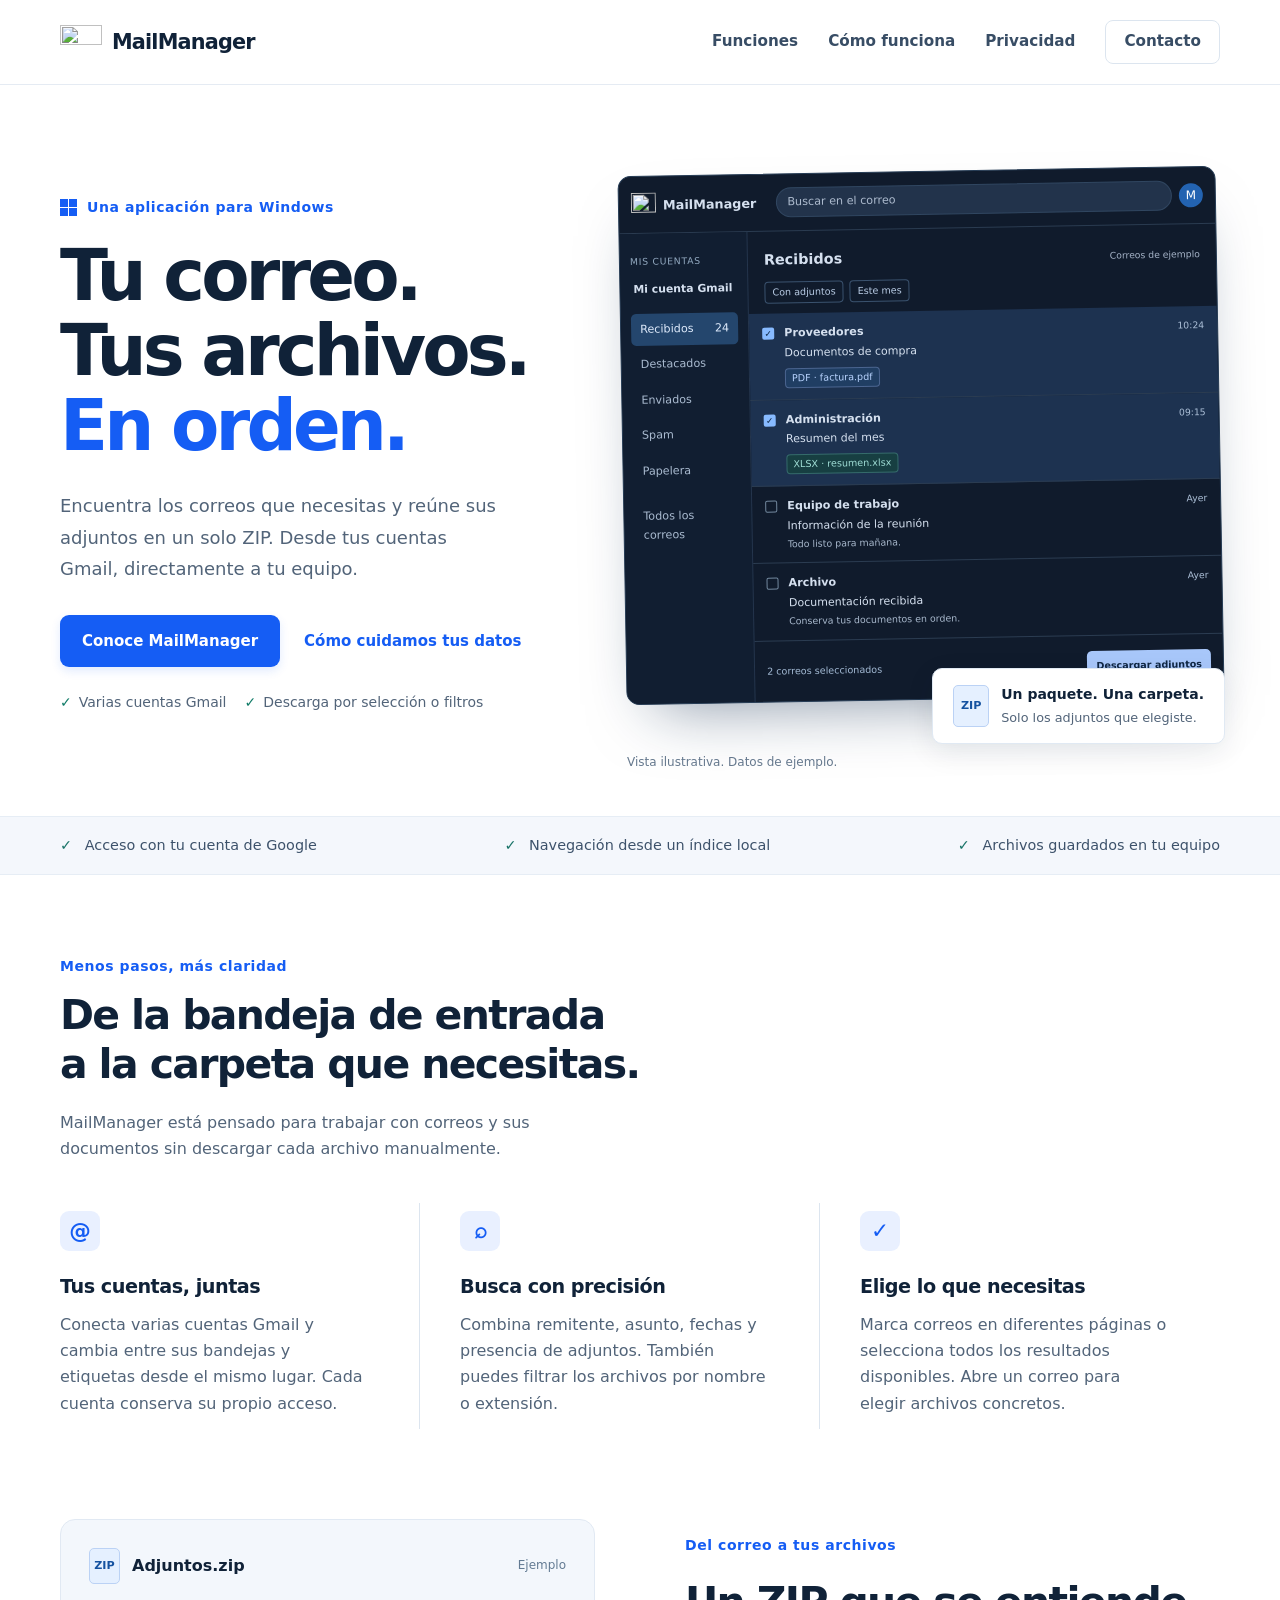
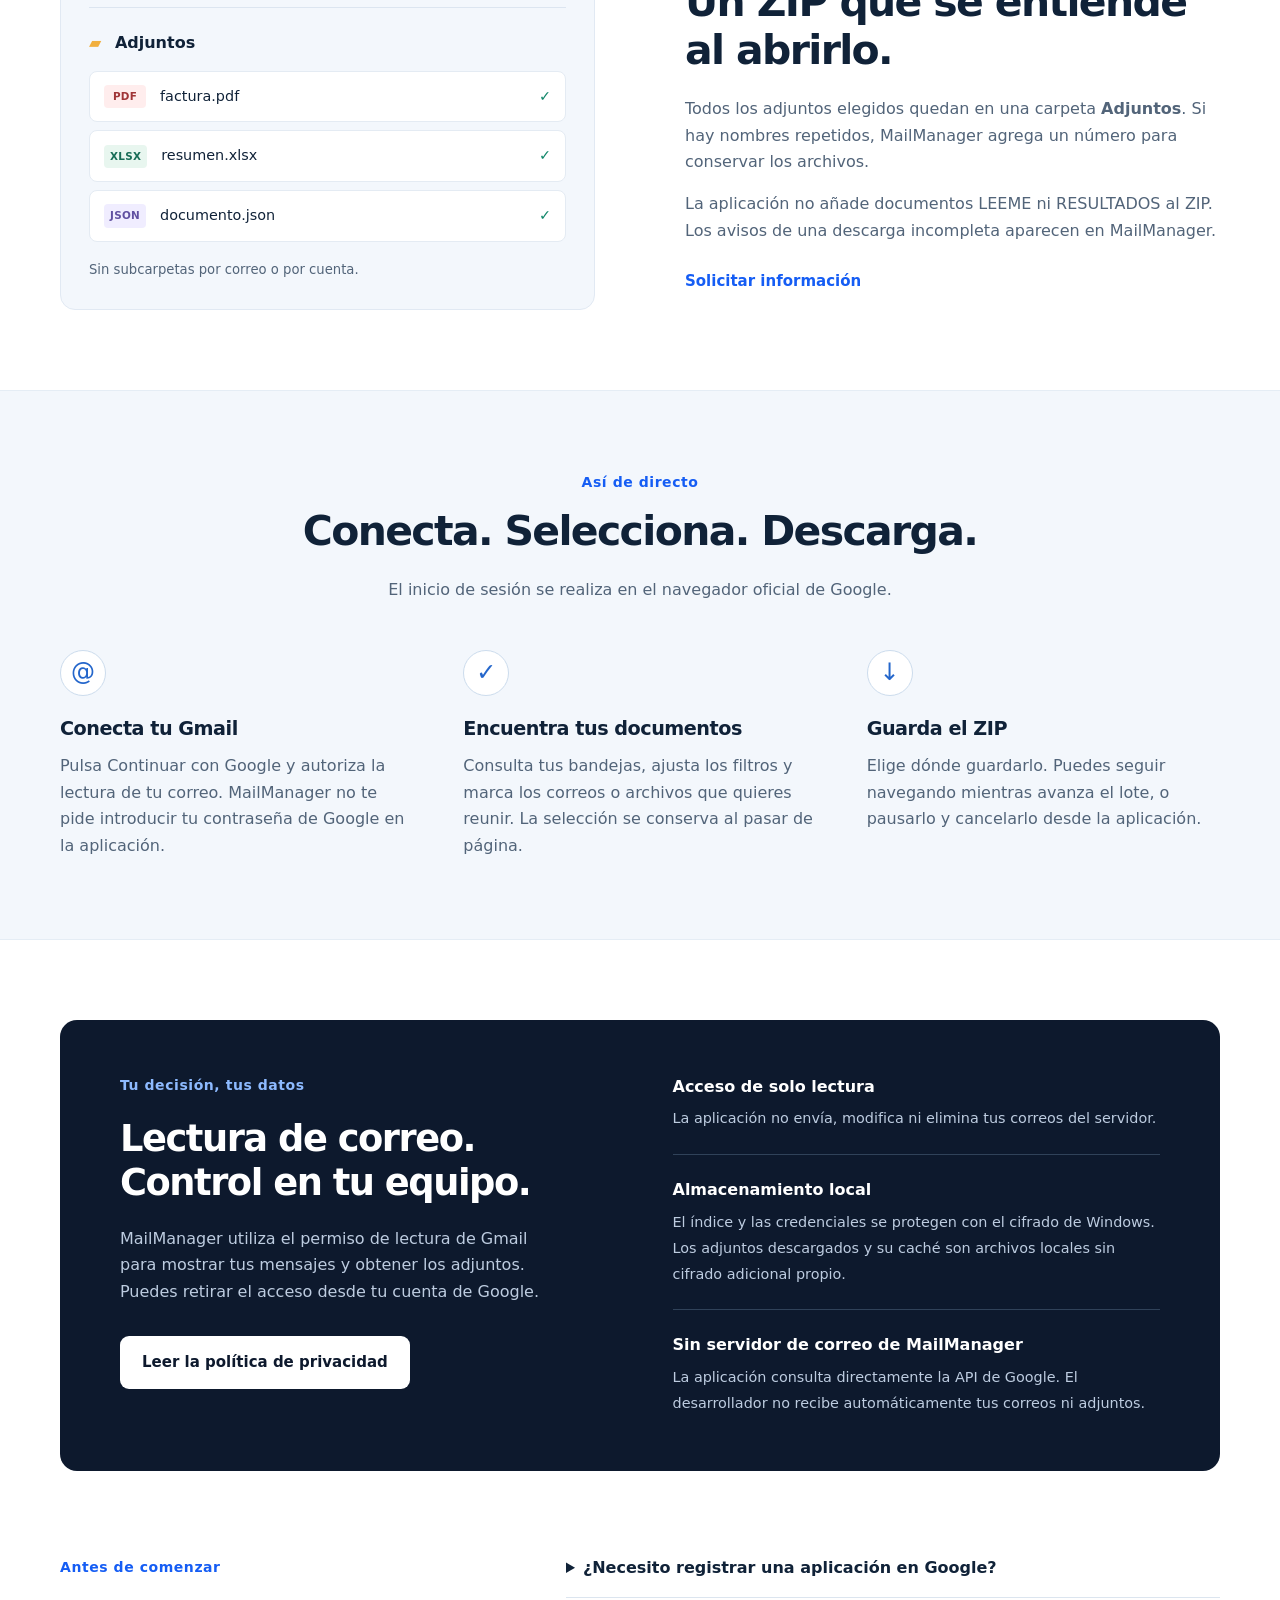
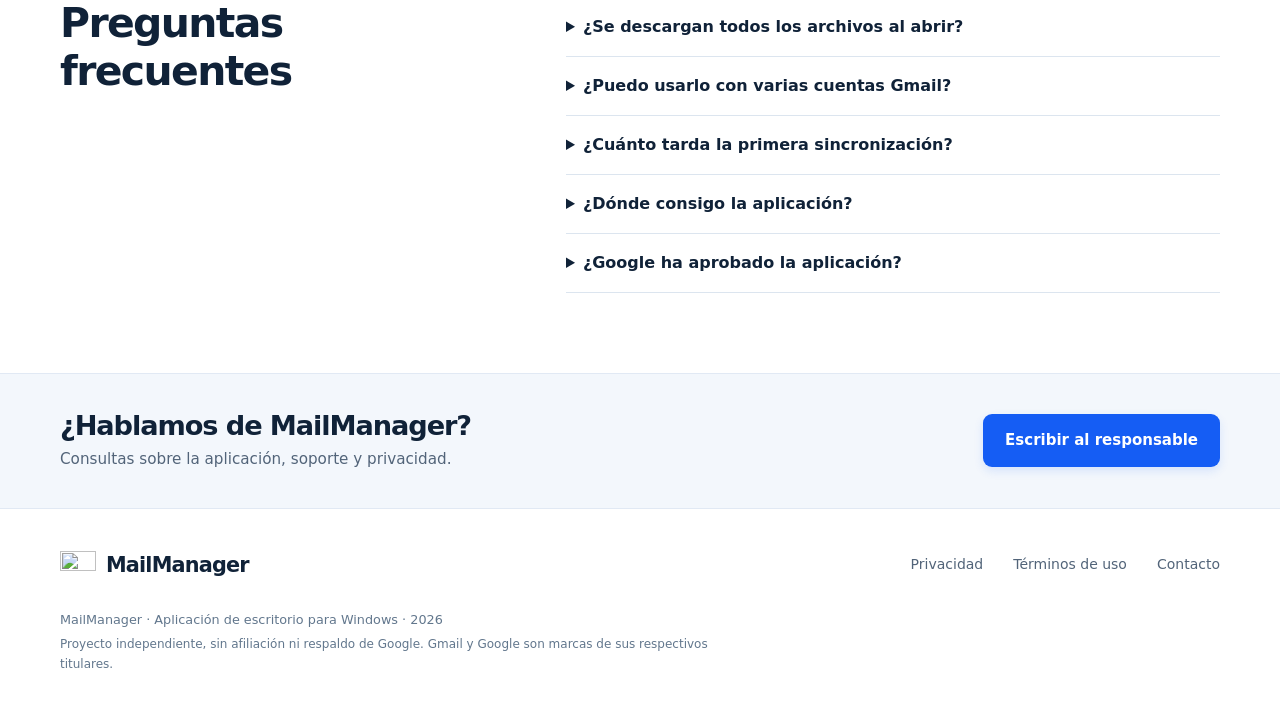
==== index.html @ 7a33291c "Add files via upload" ====
<!doctype html>
<html lang="es">
<head>
  <meta charset="utf-8"><meta name="viewport" content="width=device-width,initial-scale=1">
  <title>MailManager | Tu correo. Tus archivos. En orden.</title>
  <meta name="description" content="MailManager para Windows reúne tus cuentas Gmail y te ayuda a buscar correos, seleccionar adjuntos y descargarlos en un único ZIP local.">
  <meta name="theme-color" content="#0d192d">
  <link rel="icon" type="image/png" href="assets/MailManager-logo-Google-120.png">
  <link rel="stylesheet" href="styles.css"><script src="script.js" defer></script>
<link rel="canonical" href="https://carloslemus28.github.io/"></head>
<body>
  <a class="skip" href="#contenido">Ir al contenido</a>
  <header class="header"><div class="container nav">
    <a class="brand" href="index.html" aria-label="MailManager, inicio"><img src="assets/MailManager-logo-Google-120.png" width="42" height="42" alt=""><span>MailManager</span></a>
    <button class="menu-button" aria-controls="navigation" aria-expanded="false">Menú</button>
    <nav id="navigation" aria-label="Navegación principal"><a href="#funciones">Funciones</a><a href="#como-funciona">Cómo funciona</a><a href="privacidad.html">Privacidad</a><a class="nav-contact" href="mailto:celemuszelidon@gmail.com?subject=Consulta%20sobre%20MailManager">Contacto</a></nav>
  </div></header>
  <main id="contenido">
    <section class="hero container">
      <div class="hero-copy"><p class="eyebrow"><span class="mini-window" aria-hidden="true"></span> Una aplicación para Windows</p>
        <h1>Tu correo.<br>Tus archivos.<br><span>En orden.</span></h1>
        <p class="hero-lead">Encuentra los correos que necesitas y reúne sus adjuntos en un solo ZIP. Desde tus cuentas Gmail, directamente a tu equipo.</p>
        <div class="actions"><a class="button primary" href="#como-funciona">Conoce MailManager</a><a class="text-link" href="privacidad.html">Cómo cuidamos tus datos</a></div>
        <div class="hero-notes"><span>Varias cuentas Gmail</span><span>Descarga por selección o filtros</span></div>
      </div>
      <div class="hero-visual"><div class="app-preview" role="img" aria-label="Vista ilustrativa de una bandeja de correo con dos mensajes y sus adjuntos seleccionados. Los datos son de ejemplo.">
        <div class="app-top"><img src="assets/MailManager-logo-Google-120.png" alt="" width="25" height="25"><strong>MailManager</strong><span class="app-search">Buscar en el correo</span><span class="app-avatar">M</span></div>
        <div class="app-body"><aside class="app-sidebar"><span class="sidebar-label">MIS CUENTAS</span><b>Mi cuenta Gmail</b><span class="folder selected">Recibidos <i>24</i></span><span class="folder">Destacados</span><span class="folder">Enviados</span><span class="folder">Spam</span><span class="folder">Papelera</span><span class="folder all">Todos los correos</span></aside>
          <div class="app-inbox"><div class="inbox-title"><strong>Recibidos</strong><span>Correos de ejemplo</span></div><div class="app-filters"><span>Con adjuntos</span><span>Este mes</span></div>
            <div class="mail-row checked"><span class="checkmark">✓</span><div><b>Proveedores</b><strong>Documentos de compra</strong><span class="file-chip">PDF · factura.pdf</span></div><time>10:24</time></div>
            <div class="mail-row checked"><span class="checkmark">✓</span><div><b>Administración</b><strong>Resumen del mes</strong><span class="file-chip teal">XLSX · resumen.xlsx</span></div><time>09:15</time></div>
            <div class="mail-row"><span class="empty-check"></span><div><b>Equipo de trabajo</b><strong>Información de la reunión</strong><small>Todo listo para mañana.</small></div><time>Ayer</time></div>
            <div class="mail-row"><span class="empty-check"></span><div><b>Archivo</b><strong>Documentación recibida</strong><small>Conserva tus documentos en orden.</small></div><time>Ayer</time></div>
            <div class="app-download"><span>2 correos seleccionados</span><b>Descargar adjuntos</b></div>
          </div></div>
      </div><div class="zip-badge"><span class="zip-symbol" aria-hidden="true">ZIP</span><div><b>Un paquete. Una carpeta.</b><span>Solo los adjuntos que elegiste.</span></div></div><p class="preview-caption">Vista ilustrativa. Datos de ejemplo.</p></div>
    </section>
    <div class="principles"><div class="container"><p><span aria-hidden="true">✓</span> Acceso con tu cuenta de Google</p><p><span aria-hidden="true">✓</span> Navegación desde un índice local</p><p><span aria-hidden="true">✓</span> Archivos guardados en tu equipo</p></div></div>
    <section class="section container" id="funciones">
      <div class="section-intro"><p class="eyebrow">Menos pasos, más claridad</p><h2>De la bandeja de entrada<br>a la carpeta que necesitas.</h2><p>MailManager está pensado para trabajar con correos y sus documentos sin descargar cada archivo manualmente.</p></div>
      <div class="feature-grid"><article class="feature"><span class="feature-icon" aria-hidden="true">@</span><h3>Tus cuentas, juntas</h3><p>Conecta varias cuentas Gmail y cambia entre sus bandejas y etiquetas desde el mismo lugar. Cada cuenta conserva su propio acceso.</p></article><article class="feature"><span class="feature-icon" aria-hidden="true">⌕</span><h3>Busca con precisión</h3><p>Combina remitente, asunto, fechas y presencia de adjuntos. También puedes filtrar los archivos por nombre o extensión.</p></article><article class="feature"><span class="feature-icon" aria-hidden="true">✓</span><h3>Elige lo que necesitas</h3><p>Marca correos en diferentes páginas o selecciona todos los resultados disponibles. Abre un correo para elegir archivos concretos.</p></article></div>
    </section>
    <section class="section split-section container"><div class="zip-demo" aria-label="Ejemplo de estructura del ZIP"><div class="file-window-title"><span class="zip-symbol">ZIP</span><b>Adjuntos.zip</b><span class="example-label">Ejemplo</span></div><div class="folder-title"><span aria-hidden="true">▰</span> Adjuntos</div><ul class="file-list"><li><span class="type pdf">PDF</span><span>factura.pdf</span><span class="file-check">✓</span></li><li><span class="type xlsx">XLSX</span><span>resumen.xlsx</span><span class="file-check">✓</span></li><li><span class="type json">JSON</span><span>documento.json</span><span class="file-check">✓</span></li></ul><p>Sin subcarpetas por correo o por cuenta.</p></div>
      <div class="story-copy"><p class="eyebrow">Del correo a tus archivos</p><h2>Un ZIP que se entiende<br>al abrirlo.</h2><p>Todos los adjuntos elegidos quedan en una carpeta <strong>Adjuntos</strong>. Si hay nombres repetidos, MailManager agrega un número para conservar los archivos.</p><p>La aplicación no añade documentos LEEME ni RESULTADOS al ZIP. Los avisos de una descarga incompleta aparecen en MailManager.</p><a class="text-link" href="mailto:celemuszelidon@gmail.com?subject=Informaci%C3%B3n%20de%20MailManager">Solicitar información</a></div>
    </section>
    <section class="workflow" id="como-funciona"><div class="container section"><div class="section-intro centered"><p class="eyebrow">Así de directo</p><h2>Conecta. Selecciona. Descarga.</h2><p>El inicio de sesión se realiza en el navegador oficial de Google.</p></div><div class="steps"><article><div class="step-symbol" aria-hidden="true">@</div><h3>Conecta tu Gmail</h3><p>Pulsa Continuar con Google y autoriza la lectura de tu correo. MailManager no te pide introducir tu contraseña de Google en la aplicación.</p></article><article><div class="step-symbol" aria-hidden="true">✓</div><h3>Encuentra tus documentos</h3><p>Consulta tus bandejas, ajusta los filtros y marca los correos o archivos que quieres reunir. La selección se conserva al pasar de página.</p></article><article><div class="step-symbol" aria-hidden="true">↓</div><h3>Guarda el ZIP</h3><p>Elige dónde guardarlo. Puedes seguir navegando mientras avanza el lote, o pausarlo y cancelarlo desde la aplicación.</p></article></div></div></section>
    <section class="section container"><div class="privacy-block"><div><p class="eyebrow">Tu decisión, tus datos</p><h2>Lectura de correo.<br>Control en tu equipo.</h2><p>MailManager utiliza el permiso de lectura de Gmail para mostrar tus mensajes y obtener los adjuntos. Puedes retirar el acceso desde tu cuenta de Google.</p><a class="button light" href="privacidad.html">Leer la política de privacidad</a></div><ul><li><b>Acceso de solo lectura</b><span>La aplicación no envía, modifica ni elimina tus correos del servidor.</span></li><li><b>Almacenamiento local</b><span>El índice y las credenciales se protegen con el cifrado de Windows. Los adjuntos descargados y su caché son archivos locales sin cifrado adicional propio.</span></li><li><b>Sin servidor de correo de MailManager</b><span>La aplicación consulta directamente la API de Google. El desarrollador no recibe automáticamente tus correos ni adjuntos.</span></li></ul></div></section>
    <section class="section container faq-section"><div><p class="eyebrow">Antes de comenzar</p><h2>Preguntas frecuentes</h2></div><div class="faq"><details><summary>¿Necesito registrar una aplicación en Google?</summary><p>El responsable de MailManager configura el registro de la distribución. El usuario final inicia sesión con Google y autoriza su propia cuenta.</p></details><details><summary>¿Se descargan todos los archivos al abrir?</summary><p>Se sincroniza un índice de los mensajes en segundo plano. El contenido de los adjuntos se descarga al exportar; algunos filtros requieren consultar sus metadatos antes.</p></details><details><summary>¿Puedo usarlo con varias cuentas Gmail?</summary><p>Sí. Puedes conectar más de una cuenta y desplegar o contraer las bandejas de cada una. Google Workspace puede aplicar restricciones de acceso según su organización.</p></details><details><summary>¿Cuánto tarda la primera sincronización?</summary><p>Depende del tamaño del buzón, de tu conexión y de las cuotas de Google. Los mensajes disponibles aparecen progresivamente; las visitas posteriores aprovechan el índice local.</p></details><details><summary>¿Dónde consigo la aplicación?</summary><p>Para solicitar la distribución o consultar su disponibilidad, escribe a <a href="mailto:celemuszelidon@gmail.com">celemuszelidon@gmail.com</a>. Esta página no inicia sesión en Gmail ni descarga software automáticamente.</p></details><details><summary>¿Google ha aprobado la aplicación?</summary><p>Esta página presenta MailManager y su tratamiento de datos. La publicación de la web no constituye una aprobación de Google. El acceso puede depender de la configuración y del estado de revisión del cliente OAuth utilizado.</p></details></div></section>
    <section class="contact-strip"><div class="container"><div><h2>¿Hablamos de MailManager?</h2><p>Consultas sobre la aplicación, soporte y privacidad.</p></div><a class="button primary" href="mailto:celemuszelidon@gmail.com?subject=Consulta%20sobre%20MailManager">Escribir al responsable</a></div></section>
  </main>
  <footer class="footer container"><div class="footer-top"><a class="brand" href="index.html"><img src="assets/MailManager-logo-Google-120.png" width="36" height="36" alt=""><span>MailManager</span></a><nav aria-label="Información legal"><a href="privacidad.html">Privacidad</a><a href="terminos.html">Términos de uso</a><a href="mailto:celemuszelidon@gmail.com">Contacto</a></nav></div><p>MailManager · Aplicación de escritorio para Windows · 2026</p><p class="disclaimer">Proyecto independiente, sin afiliación ni respaldo de Google. Gmail y Google son marcas de sus respectivos titulares.</p></footer>
</body></html>
---- styles.css ----
:root{--ink:#102238;--muted:#526479;--blue:#155df4;--navy:#0d192d;--line:#dce5ef;--pale:#f3f7fc;--teal:#08a9a5;font-size:16px;color-scheme:light}*{box-sizing:border-box}html{scroll-behavior:smooth;scroll-padding-top:100px}body{margin:0;font-family:Inter,"Segoe UI",system-ui,-apple-system,sans-serif;color:var(--ink);background:white;line-height:1.65}a{color:var(--blue);text-decoration:none}a:hover{text-decoration:underline}button,a,summary{-webkit-tap-highlight-color:transparent}a:focus-visible,button:focus-visible,summary:focus-visible{outline:3px solid #168bff;outline-offset:5px;border-radius:4px}img{max-width:100%;height:auto}.container{width:min(1160px,calc(100% - 64px));margin-inline:auto}.skip{position:absolute;left:20px;top:-100px;padding:12px;background:white;z-index:20}.skip:focus{top:12px}.header{position:sticky;top:0;z-index:10;background:rgba(255,255,255,.96);border-bottom:1px solid #e5ebf3}.nav{display:flex;align-items:center;justify-content:space-between;min-height:84px;gap:24px}.brand{display:inline-flex;align-items:center;gap:10px;font-weight:750;font-size:1.3rem;letter-spacing:-.04em;color:var(--ink);white-space:nowrap}.brand:hover{text-decoration:none}.brand img{object-fit:contain;flex-shrink:0}.nav nav,.footer nav{display:flex;align-items:center;gap:30px}.nav nav a{font-size:.95rem;color:#384d65;font-weight:550}.nav-contact{padding:8px 18px;border:1px solid var(--line);border-radius:8px}.menu-button{display:none;border:1px solid var(--line);background:white;padding:9px 13px;font:inherit;border-radius:8px}.hero{display:grid;grid-template-columns:1fr 1.15fr;gap:42px;padding-block:74px 64px;align-items:center}.eyebrow{font-size:.875rem;font-weight:650;letter-spacing:.04em;color:var(--blue);margin:0 0 20px;display:flex;align-items:center;gap:10px}.mini-window{width:17px;height:17px;background:linear-gradient(90deg,transparent 46%,white 46% 54%,transparent 54%),linear-gradient(0deg,transparent 46%,white 46% 54%,transparent 54%),#155df4;display:inline-block}h1{font-size:clamp(3.1rem,5.5vw,4.6rem);line-height:1.065;letter-spacing:-.055em;font-weight:740;margin:0 0 26px}h1 span{color:var(--blue)}.hero-lead{font-size:1.125rem;line-height:1.75;max-width:450px;color:var(--muted);margin:0 0 30px}.actions{display:flex;flex-wrap:wrap;align-items:center;gap:16px 24px}.button{display:inline-flex;align-items:center;justify-content:center;padding:13px 21px;min-height:50px;border-radius:9px;font-weight:650;font-size:.9375rem;border:1px solid transparent}.button:hover{text-decoration:none;filter:brightness(.95)}.primary{color:white;background:var(--blue);box-shadow:0 4px 10px #155df420}.light{color:var(--navy);background:white}.text-link{font-size:.9375rem;font-weight:650}.hero-notes{display:flex;flex-wrap:wrap;gap:8px 18px;font-size:.875rem;color:var(--muted);margin-top:24px}.hero-notes span{display:flex;align-items:center;gap:7px}.hero-notes span:before{content:'✓';color:#107b67;font-weight:750}.hero-visual{position:relative;padding:12px 0 52px}.app-preview{background:#101b2c;color:#d5e0ef;border:1px solid #263c55;border-radius:13px;box-shadow:0 30px 64px -30px #0e294a85;transform:rotate(-1deg);overflow:hidden}.app-top{display:flex;align-items:center;gap:7px;padding:13px 12px;border-bottom:1px solid #2a3b50;font-size:.8rem}.app-top strong{font-size:.8rem;white-space:nowrap}.app-search{background:#22334b;border:1px solid #304660;padding:5px 10px;border-radius:20px;font-size:.7rem;color:#adbbce;flex:1;margin-left:13px;white-space:nowrap}.app-avatar{border-radius:50%;width:24px;height:24px;background:#2363b1;color:white;text-align:center;line-height:24px;font-size:.75rem}.app-body{display:grid;grid-template-columns:128px 1fr;min-height:350px}.app-sidebar{padding:20px 10px;background:#111e31;display:flex;flex-direction:column;align-items:stretch;font-size:.7rem;gap:3px;border-right:1px solid #24354c}.sidebar-label{font-size:.58rem;letter-spacing:.08em;color:#92a8bf;margin-bottom:8px}.app-sidebar b{font-size:.68rem;margin-bottom:12px;padding-left:3px}.folder{padding:7px 9px;border-radius:5px;color:#aabbd0;display:flex;justify-content:space-between}.folder i{font-style:normal}.folder.selected{background:#24466d;color:#dfebfc}.folder.all{margin-top:10px}.app-inbox{min-width:0}.inbox-title{padding:17px 16px 9px;display:flex;justify-content:space-between;align-items:center;gap:7px}.inbox-title strong{font-size:.9rem}.inbox-title>span{font-size:.58rem;color:#a5b3c7}.app-filters{display:flex;gap:6px;padding:0 16px 10px}.app-filters span{font-size:.6rem;color:#b9cce5;border:1px solid #3a526e;border-radius:4px;padding:2px 7px}.mail-row{display:flex;gap:10px;padding:11px 13px;border-bottom:1px solid #2b3c51;align-items:flex-start}.mail-row.checked{background:#1d3250}.mail-row>div{display:flex;flex:1;min-width:0;flex-direction:column;gap:1px}.mail-row b{font-size:.7rem;font-weight:600}.mail-row strong{font-size:.69rem;font-weight:450;white-space:nowrap;text-overflow:ellipsis;overflow:hidden}.mail-row small{font-size:.59rem;color:#a8b8cc}.mail-row time{font-size:.58rem;color:#adc0d8;white-space:nowrap}.checkmark,.empty-check{width:12px;height:12px;flex-shrink:0;border-radius:2px;margin-top:3px}.checkmark{background:#87baff;color:#0d2747;font-size:.55rem;text-align:center;line-height:12px;font-weight:800}.empty-check{border:1px solid #73899f}.file-chip{align-self:flex-start;border:1px solid #4b6590;border-radius:4px;padding:1px 6px;margin-top:5px;font-size:.6rem;color:#b9d4ff;background:#203e63}.file-chip.teal{color:#9fddd5;background:#173f42;border-color:#356b6b}.app-download{padding:15px 12px;display:flex;align-items:center;justify-content:space-between;gap:8px;font-size:.6rem;color:#a4bbd5}.app-download b{color:#102744;background:#a8c7fa;padding:7px 9px;border-radius:5px;font-size:.6rem}.zip-badge{position:absolute;bottom:8px;right:-5px;display:flex;align-items:center;gap:12px;padding:14px 20px;background:white;border:1px solid #e0e9f3;border-radius:10px;box-shadow:0 8px 28px #10223816}.zip-symbol{display:inline-flex;justify-content:center;align-items:center;background:#e5f0ff;border:1px solid #bbd2f5;color:#1552a0;font-size:.7rem;font-weight:800;border-radius:5px;width:36px;height:42px;flex-shrink:0}.zip-badge>div{display:flex;flex-direction:column;gap:1px}.zip-badge b{font-size:.875rem}.zip-badge>div>span{color:var(--muted);font-size:.8rem}.preview-caption{position:absolute;bottom:-21px;left:5px;font-size:.75rem;color:#65788d;margin:0}.principles{background:#f4f7fc;border-block:1px solid #e6edf5}.principles>.container{display:flex;flex-wrap:wrap;justify-content:space-between;gap:12px;padding-block:17px}.principles p{font-size:.9rem;color:#3d526b;margin:0}.principles p span{color:#187367;padding-right:8px;font-weight:750}.section{padding-block:80px}.section-intro{max-width:690px;margin-bottom:40px}.section-intro .eyebrow{margin-bottom:13px}h2{font-size:clamp(1.9rem,3.2vw,2.65rem);line-height:1.18;letter-spacing:-.04em;font-weight:720;margin:0 0 22px}.section-intro>p:last-child,.story-copy>p:not(.eyebrow){color:var(--muted);max-width:560px}.feature-grid{display:grid;grid-template-columns:repeat(3,1fr);gap:40px}.feature{padding:8px 22px 12px 0;border-right:1px solid var(--line)}.feature:last-child{border:none;padding-right:0}.feature-icon{height:40px;width:40px;display:flex;align-items:center;justify-content:center;border-radius:9px;color:var(--blue);font-size:1.35rem;font-weight:700;background:#e9f0ff;margin-bottom:23px}h3{font-size:1.2rem;letter-spacing:-.025em;line-height:1.35;margin:0 0 12px}.feature p{font-size:1rem;color:var(--muted);margin:0;max-width:310px}.split-section{display:grid;grid-template-columns:1fr 1fr;align-items:center;gap:90px;padding-top:10px}.zip-demo{background:var(--pale);border:1px solid #e1e9f3;border-radius:15px;padding:28px}.file-window-title{display:flex;align-items:center;gap:12px;padding-bottom:23px;border-bottom:1px solid #dce5f0}.file-window-title .zip-symbol{height:36px;width:31px}.example-label{margin-left:auto;font-size:.75rem;color:#637b93}.folder-title{padding:22px 0 14px;font-weight:650}.folder-title>span{color:#f1af3e;padding-right:8px}.file-list{list-style:none;margin:0;padding:0}.file-list li{padding:13px 14px;background:white;display:flex;align-items:center;gap:14px;border:1px solid #e4ebf3;border-radius:8px;margin-bottom:8px;font-size:.9rem}.type{padding:3px 6px;min-width:42px;text-align:center;font-size:.65rem;letter-spacing:.025em;font-weight:750;border-radius:4px}.pdf{color:#a03537;background:#ffeded}.xlsx{color:#176c56;background:#e8f6ef}.json{color:#6050a1;background:#f0edff}.file-check{color:#108669;margin-left:auto;font-weight:750}.zip-demo>p{font-size:.825rem;color:var(--muted);margin:17px 0 0}.story-copy .text-link{display:inline-block;margin-top:9px}.workflow{background:var(--pale);border-block:1px solid #e5edf5}.centered{text-align:center;margin-inline:auto}.centered .eyebrow{justify-content:center}.centered>p:last-child{margin-inline:auto}.steps{display:grid;grid-template-columns:repeat(3,1fr);gap:50px;margin-top:46px}.step-symbol{width:46px;height:46px;display:flex;align-items:center;justify-content:center;font-size:1.5rem;background:white;border:1px solid #ccdced;border-radius:50%;color:#2466cb;margin-bottom:20px}.steps p{color:var(--muted);margin:0}.privacy-block{background:var(--navy);color:white;border-radius:17px;padding:54px 60px;display:grid;grid-template-columns:1fr 1fr;gap:65px}.privacy-block .eyebrow{color:#8dbaff}.privacy-block h2{font-size:2.3rem}.privacy-block>div>p:not(.eyebrow){color:#bdcce0;max-width:420px}.privacy-block .button{margin-top:15px}.privacy-block ul{list-style:none;margin:0;padding:0}.privacy-block li{border-bottom:1px solid #304259;padding-bottom:22px;margin-bottom:22px;display:flex;flex-direction:column;gap:6px}.privacy-block li:last-child{border:none;padding:0;margin:0}.privacy-block li b{font-size:1rem}.privacy-block li span{color:#bdcce0;font-size:.9rem;line-height:1.8}.faq-section{padding-top:5px;display:grid;grid-template-columns:.8fr 1.2fr;gap:70px}.faq details{border-bottom:1px solid var(--line);padding:17px 0}.faq details:first-child{padding-top:0}.faq summary{font-weight:650;cursor:pointer;line-height:1.5;padding-right:18px}.faq details p{color:var(--muted);font-size:.95rem;padding-right:10px}.contact-strip{background:var(--pale);border-block:1px solid #e1e9f4}.contact-strip>.container{display:flex;align-items:center;justify-content:space-between;gap:30px;padding-block:36px}.contact-strip h2{font-size:1.7rem;margin-bottom:5px}.contact-strip p{margin:0;color:var(--muted);font-size:.95rem}.footer{padding-block:38px}.footer-top{display:flex;align-items:center;justify-content:space-between;gap:25px;margin-bottom:26px}.footer nav a{font-size:.875rem;color:#526479}.footer>p{font-size:.8rem;color:#62778d;margin:5px 0}.footer .disclaimer{font-size:.75rem;max-width:650px}.legal-hero{padding-block:60px 35px;background:var(--pale);border-bottom:1px solid var(--line)}.legal-hero h1{font-size:3.2rem;line-height:1.15;letter-spacing:-.04em;margin-bottom:18px}.legal-hero p{color:var(--muted);max-width:760px}.legal-date{font-size:.875rem}.legal-layout{display:grid;grid-template-columns:230px 1fr;gap:70px;padding-block:50px 80px}.legal-index{align-self:start;position:sticky;top:115px;border-left:2px solid var(--line);padding-left:18px;display:flex;flex-direction:column;gap:12px;font-size:.9rem}.legal-index a{color:#4b627c}.legal-copy{max-width:790px}.legal-copy h2{font-size:1.55rem;margin:36px 0 14px;scroll-margin-top:110px;letter-spacing:-.025em}.legal-copy h2:first-child{margin-top:0}.legal-copy p,.legal-copy li{color:#425a74;font-size:1rem}.legal-copy li{margin-bottom:8px}.legal-copy a{overflow-wrap:anywhere}.legal-note{padding:20px 24px;border:1px solid #c6daef;background:#f3f8ff;border-radius:10px;margin-bottom:30px}.legal-note p{margin:0}.legal-copy code{background:#edf2f7;border-radius:4px;padding:2px 6px;font-size:.9rem;overflow-wrap:anywhere}.legal-copy address{font-style:normal}.legal-copy ul{padding-left:22px}.assets-links{display:flex;flex-wrap:wrap;gap:12px;margin-top:16px}.assets-links a{border:1px solid var(--line);padding:10px 14px;border-radius:8px;font-size:.875rem}
@media(min-width:1400px){.hero{gap:70px}.app-body{min-height:367px}.mail-row{padding-block:13px}}
@media(max-width:1000px){.hero{grid-template-columns:.9fr 1.1fr;gap:24px}.hero h1{font-size:3.4rem}.app-body{grid-template-columns:100px 1fr}.app-top strong{display:none}.app-top{gap:5px}.app-search{margin-left:3px}.app-sidebar{padding-inline:6px}.folder{padding:7px 5px}.app-sidebar b{font-size:.62rem}.app-download{padding-inline:9px}.app-download b{font-size:.54rem}.app-download>span{font-size:.52rem}.zip-badge{right:-7px;padding:12px}.split-section{gap:45px}.privacy-block{padding:40px;gap:40px}.faq-section{gap:40px}.legal-layout{gap:40px;grid-template-columns:190px 1fr}}
@media(max-width:760px){.container{width:calc(100% - 40px)}.nav{min-height:72px}.brand{font-size:1.2rem}.nav .brand img{width:37px;height:37px}.menu-button{display:block}.nav nav{display:none;position:absolute;top:71px;left:0;right:0;background:white;box-shadow:0 12px 16px #10223815;padding:18px 22px;align-items:stretch;gap:0;flex-direction:column}.nav nav.open{display:flex}.nav nav a{padding:11px 4px}.nav-contact{border:0}.hero{grid-template-columns:1fr;gap:22px;padding-block:42px 40px}.hero h1{font-size:3.65rem}.hero-lead{font-size:1.05rem;max-width:540px}.hero-notes{font-size:.8rem}.hero-visual{max-width:580px;width:100%;margin:8px auto 0;padding:12px 8px 54px}.app-preview{transform:none}.app-body{grid-template-columns:128px 1fr}.app-top strong{display:inline}.app-sidebar{padding:20px 9px}.folder{padding:7px 9px}.app-download b{font-size:.65rem}.app-download>span{font-size:.65rem}.app-search{font-size:.7rem}.mail-row strong{font-size:.72rem}.mail-row b{font-size:.75rem}.mail-row small{font-size:.65rem}.file-chip{font-size:.65rem}.zip-badge{right:0;bottom:3px;padding:12px 16px}.preview-caption{bottom:-19px;font-size:.7rem;left:8px}.principles>.container{flex-direction:column;gap:10px;padding-block:20px}.section{padding-block:52px}.feature-grid{grid-template-columns:1fr;gap:25px}.feature{border:0;border-bottom:1px solid var(--line);padding-bottom:26px;display:grid;grid-template-columns:42px 1fr;column-gap:17px}.feature-icon{grid-row:1/3;margin:0}.feature p{max-width:none}.feature h3{margin-bottom:9px}.feature:last-child{padding-bottom:0}.split-section{grid-template-columns:1fr;gap:30px;padding-top:0}.story-copy{grid-row:1}.zip-demo{padding:24px}.steps{grid-template-columns:1fr;gap:30px;margin-top:30px}.steps article{display:grid;grid-template-columns:46px 1fr;column-gap:17px}.step-symbol{grid-row:1/3;margin:0}.privacy-block{grid-template-columns:1fr;padding:32px 25px;gap:35px}.privacy-block h2{font-size:2rem}.privacy-block .button{font-size:.85rem;padding-inline:15px}.faq-section{grid-template-columns:1fr;gap:10px;padding-top:0}.faq details:first-child{padding-top:17px}.contact-strip>.container{align-items:flex-start;flex-direction:column;gap:20px}.contact-strip h2{font-size:1.6rem}.footer-top{align-items:flex-start;flex-direction:column;gap:20px}.footer nav{gap:24px;flex-wrap:wrap}.footer .brand{font-size:1.15rem}.legal-hero{padding-block:40px 24px}.legal-hero h1{font-size:2.35rem}.legal-layout{grid-template-columns:1fr;gap:30px;padding-block:32px 52px}.legal-index{position:static;border-left:0;border-bottom:1px solid var(--line);padding:0 0 25px;display:flex;flex-direction:row;flex-wrap:wrap;gap:10px 20px}.legal-index a{font-size:.825rem}.legal-note{padding:18px}}
@media(max-width:380px){.container{width:calc(100% - 30px)}.hero h1{font-size:3.1rem}.app-body{grid-template-columns:85px 1fr}.app-sidebar{padding-inline:5px}.folder{padding-inline:4px}.app-sidebar b{font-size:.6rem}.app-download>span{font-size:.52rem}.app-download b{font-size:.55rem}.app-top strong{display:none}.mail-row{gap:7px;padding-inline:10px}.zip-badge b{font-size:.8rem}.zip-badge>div>span{font-size:.72rem}}
@media(prefers-reduced-motion:reduce){html{scroll-behavior:auto}.app-preview{transform:none}}
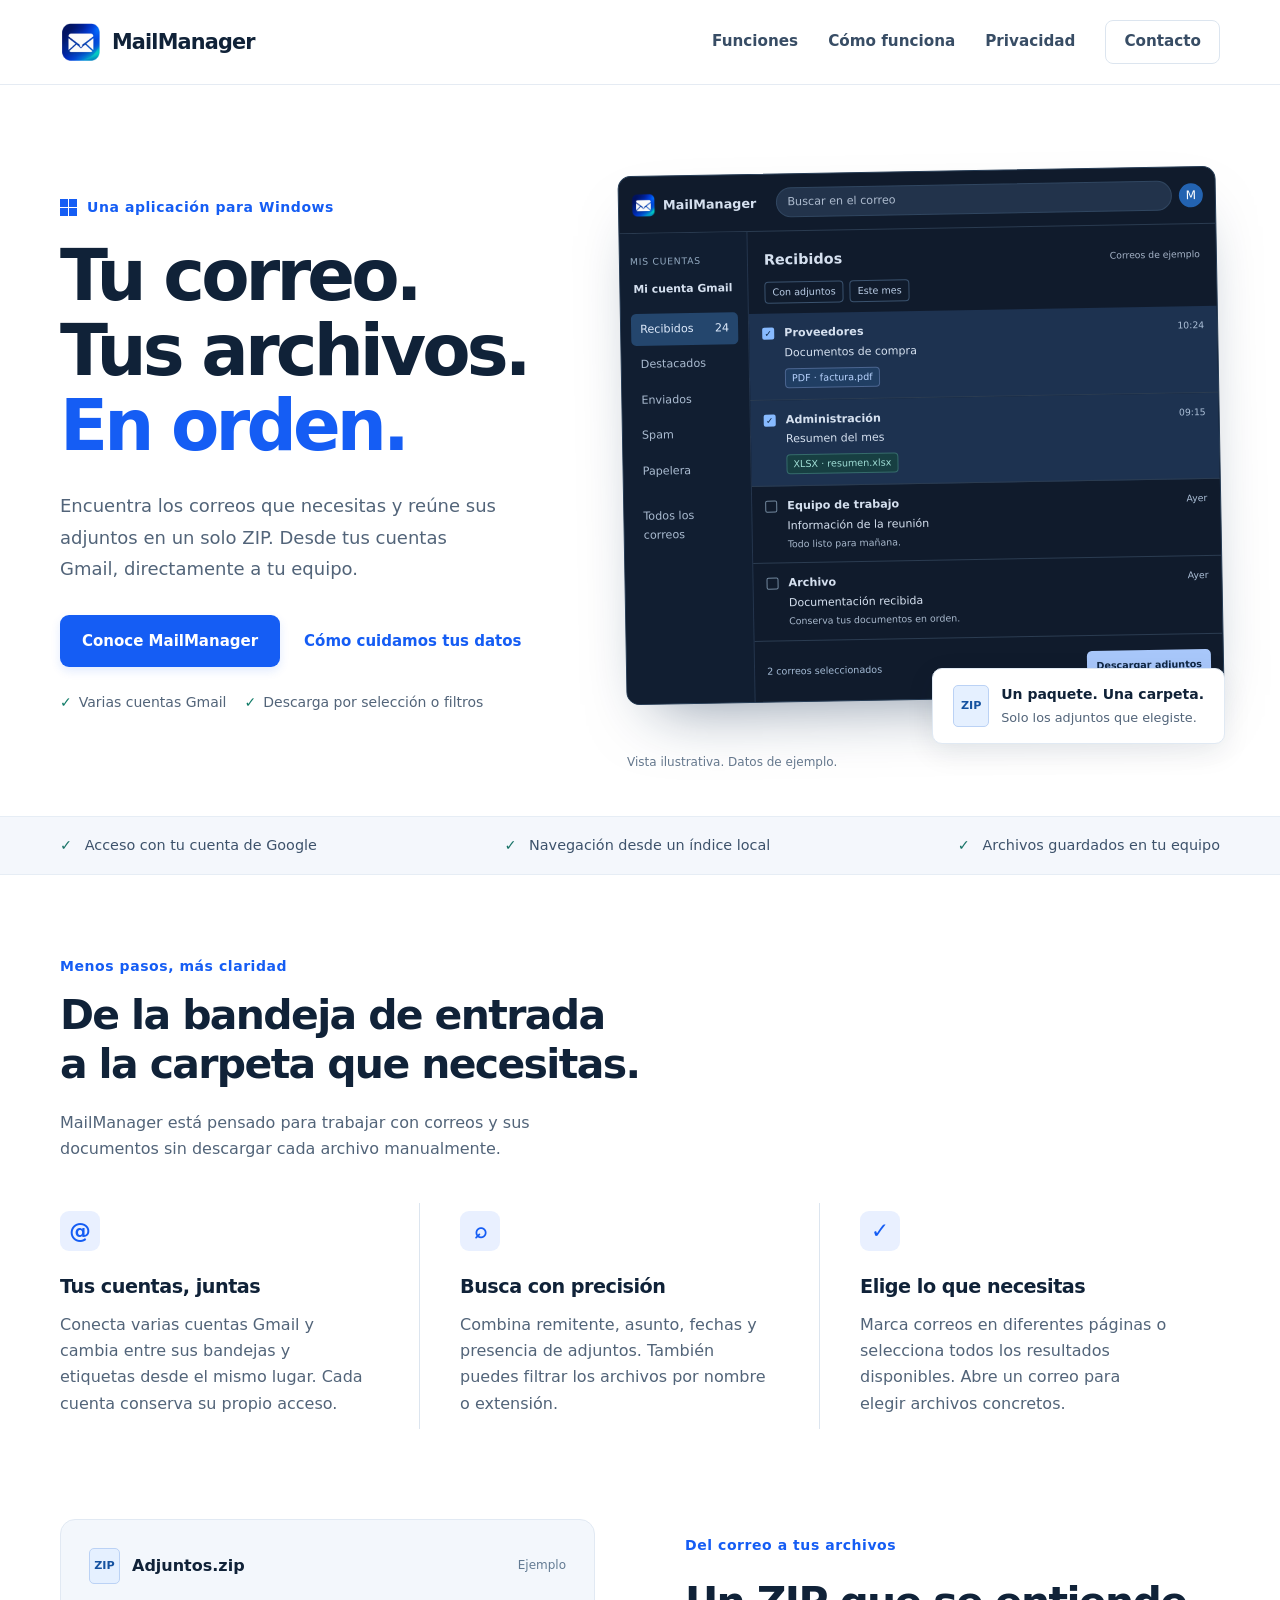
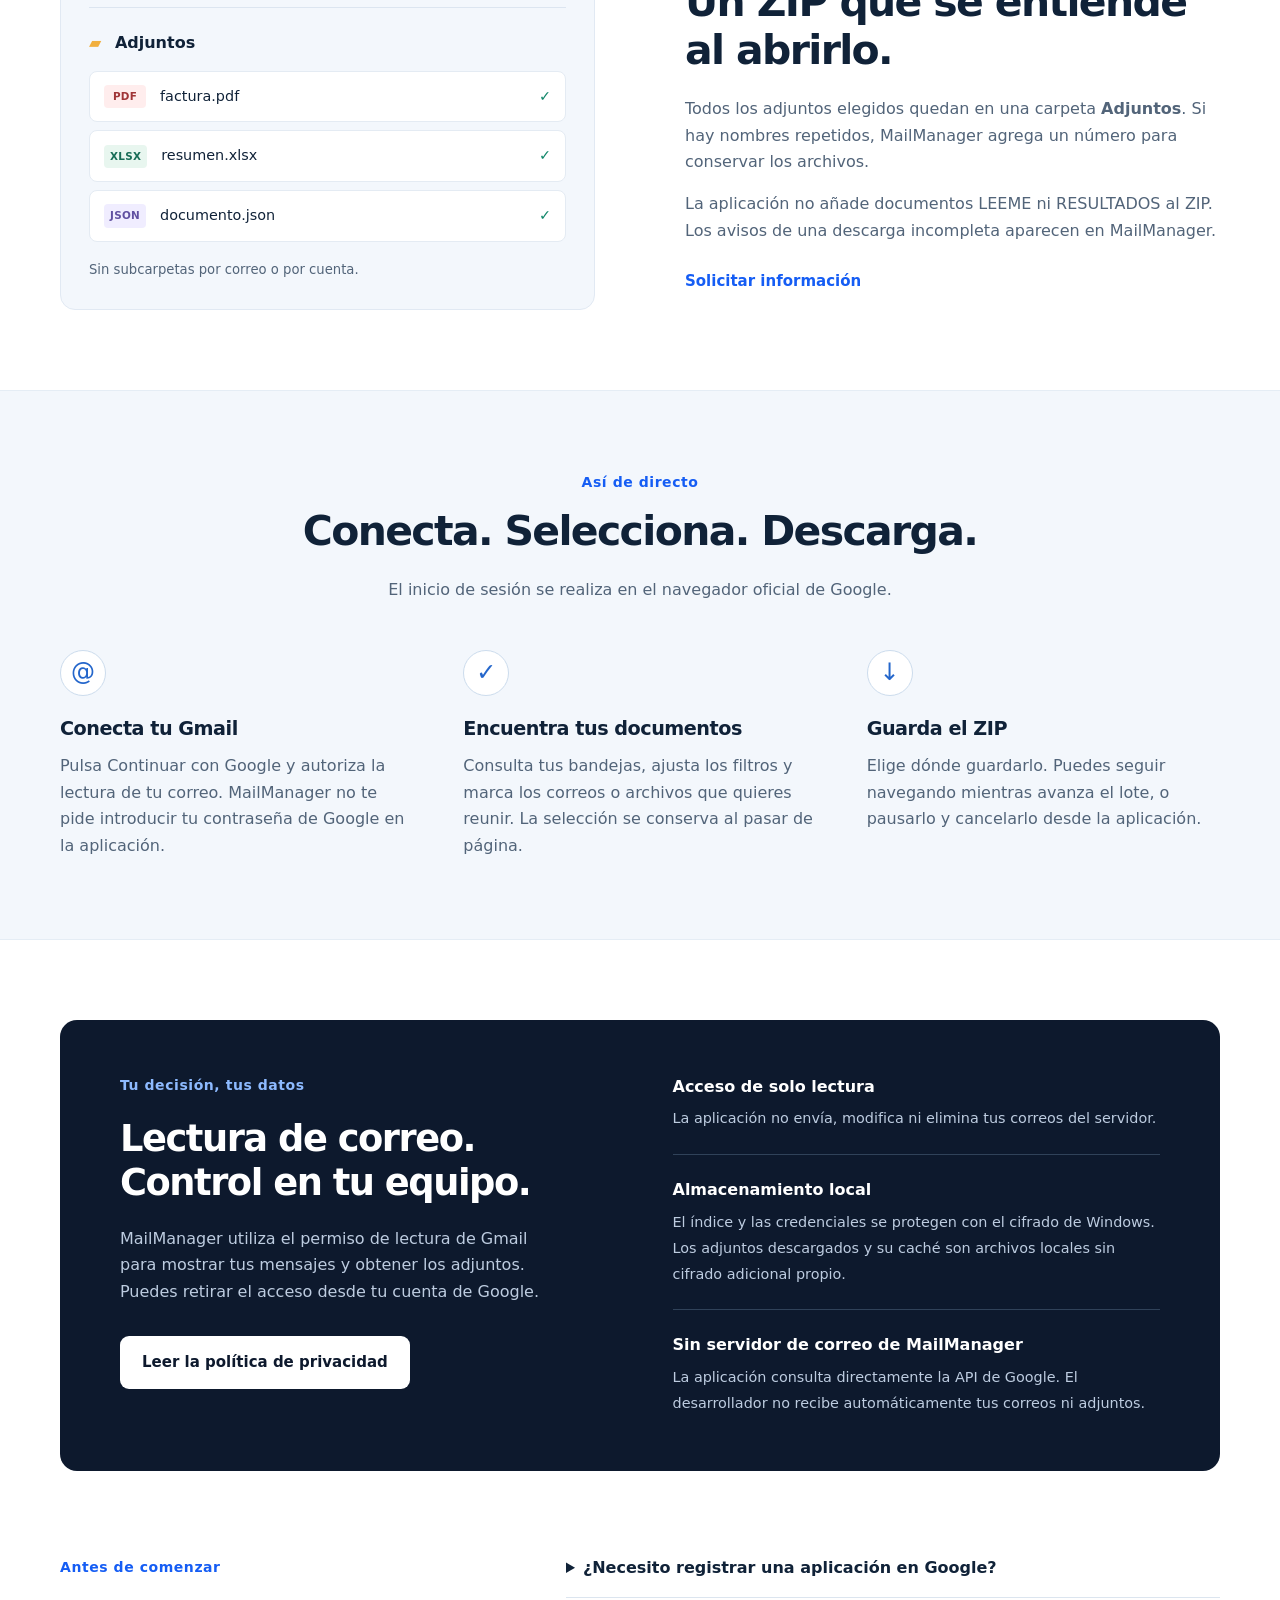
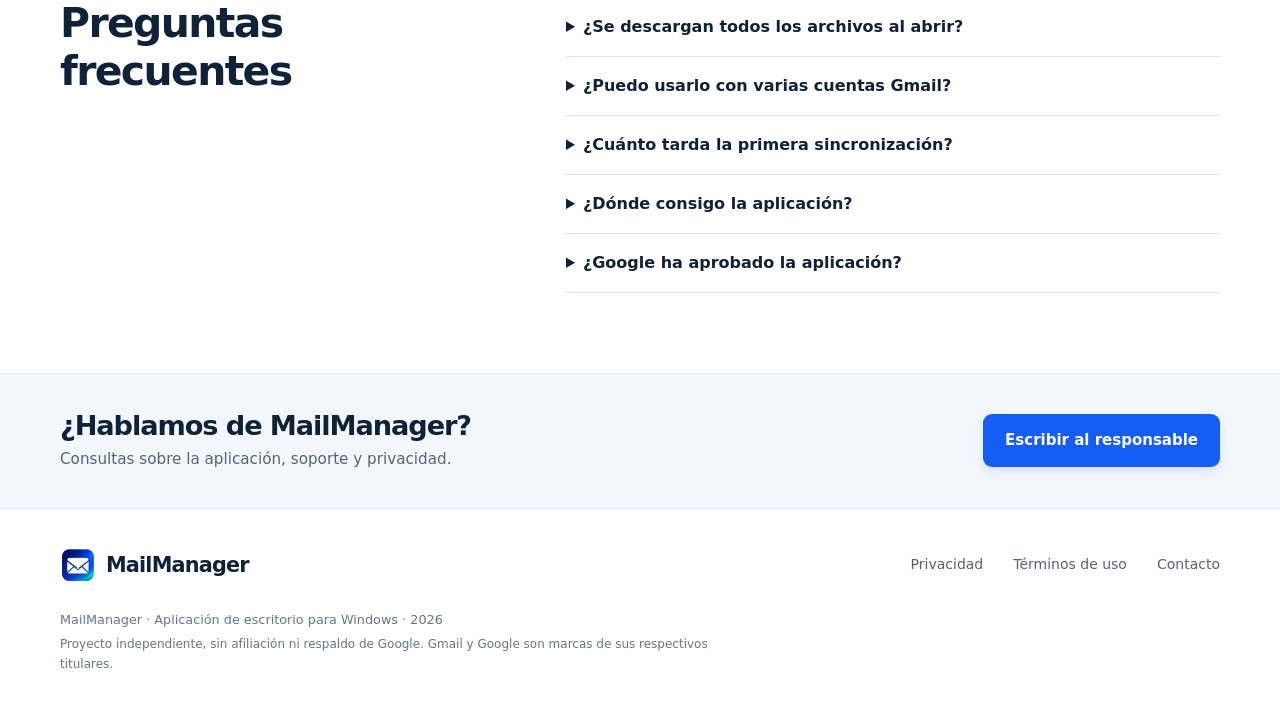
==== commit 7c6aaf23: "Add files via upload" ====
--- a/index.html
+++ b/index.html
@@ -5,13 +5,13 @@
   <title>MailManager | Tu correo. Tus archivos. En orden.</title>
   <meta name="description" content="MailManager para Windows reúne tus cuentas Gmail y te ayuda a buscar correos, seleccionar adjuntos y descargarlos en un único ZIP local.">
   <meta name="theme-color" content="#0d192d">
-  <link rel="icon" type="image/png" href="assets/MailManager-logo-Google-120.png">
+  <link rel="icon" type="image/png" href="MailManager-logo-Google-120.png">
   <link rel="stylesheet" href="styles.css"><script src="script.js" defer></script>
 <link rel="canonical" href="https://carloslemus28.github.io/"></head>
 <body>
   <a class="skip" href="#contenido">Ir al contenido</a>
   <header class="header"><div class="container nav">
-    <a class="brand" href="index.html" aria-label="MailManager, inicio"><img src="assets/MailManager-logo-Google-120.png" width="42" height="42" alt=""><span>MailManager</span></a>
+    <a class="brand" href="index.html" aria-label="MailManager, inicio"><img src="MailManager-logo-Google-120.png" width="42" height="42" alt=""><span>MailManager</span></a>
     <button class="menu-button" aria-controls="navigation" aria-expanded="false">Menú</button>
     <nav id="navigation" aria-label="Navegación principal"><a href="#funciones">Funciones</a><a href="#como-funciona">Cómo funciona</a><a href="privacidad.html">Privacidad</a><a class="nav-contact" href="mailto:celemuszelidon@gmail.com?subject=Consulta%20sobre%20MailManager">Contacto</a></nav>
   </div></header>
@@ -24,7 +24,7 @@
         <div class="hero-notes"><span>Varias cuentas Gmail</span><span>Descarga por selección o filtros</span></div>
       </div>
       <div class="hero-visual"><div class="app-preview" role="img" aria-label="Vista ilustrativa de una bandeja de correo con dos mensajes y sus adjuntos seleccionados. Los datos son de ejemplo.">
-        <div class="app-top"><img src="assets/MailManager-logo-Google-120.png" alt="" width="25" height="25"><strong>MailManager</strong><span class="app-search">Buscar en el correo</span><span class="app-avatar">M</span></div>
+        <div class="app-top"><img src="MailManager-logo-Google-120.png" alt="" width="25" height="25"><strong>MailManager</strong><span class="app-search">Buscar en el correo</span><span class="app-avatar">M</span></div>
         <div class="app-body"><aside class="app-sidebar"><span class="sidebar-label">MIS CUENTAS</span><b>Mi cuenta Gmail</b><span class="folder selected">Recibidos <i>24</i></span><span class="folder">Destacados</span><span class="folder">Enviados</span><span class="folder">Spam</span><span class="folder">Papelera</span><span class="folder all">Todos los correos</span></aside>
           <div class="app-inbox"><div class="inbox-title"><strong>Recibidos</strong><span>Correos de ejemplo</span></div><div class="app-filters"><span>Con adjuntos</span><span>Este mes</span></div>
             <div class="mail-row checked"><span class="checkmark">✓</span><div><b>Proveedores</b><strong>Documentos de compra</strong><span class="file-chip">PDF · factura.pdf</span></div><time>10:24</time></div>
@@ -48,5 +48,5 @@
     <section class="section container faq-section"><div><p class="eyebrow">Antes de comenzar</p><h2>Preguntas frecuentes</h2></div><div class="faq"><details><summary>¿Necesito registrar una aplicación en Google?</summary><p>El responsable de MailManager configura el registro de la distribución. El usuario final inicia sesión con Google y autoriza su propia cuenta.</p></details><details><summary>¿Se descargan todos los archivos al abrir?</summary><p>Se sincroniza un índice de los mensajes en segundo plano. El contenido de los adjuntos se descarga al exportar; algunos filtros requieren consultar sus metadatos antes.</p></details><details><summary>¿Puedo usarlo con varias cuentas Gmail?</summary><p>Sí. Puedes conectar más de una cuenta y desplegar o contraer las bandejas de cada una. Google Workspace puede aplicar restricciones de acceso según su organización.</p></details><details><summary>¿Cuánto tarda la primera sincronización?</summary><p>Depende del tamaño del buzón, de tu conexión y de las cuotas de Google. Los mensajes disponibles aparecen progresivamente; las visitas posteriores aprovechan el índice local.</p></details><details><summary>¿Dónde consigo la aplicación?</summary><p>Para solicitar la distribución o consultar su disponibilidad, escribe a <a href="mailto:celemuszelidon@gmail.com">celemuszelidon@gmail.com</a>. Esta página no inicia sesión en Gmail ni descarga software automáticamente.</p></details><details><summary>¿Google ha aprobado la aplicación?</summary><p>Esta página presenta MailManager y su tratamiento de datos. La publicación de la web no constituye una aprobación de Google. El acceso puede depender de la configuración y del estado de revisión del cliente OAuth utilizado.</p></details></div></section>
     <section class="contact-strip"><div class="container"><div><h2>¿Hablamos de MailManager?</h2><p>Consultas sobre la aplicación, soporte y privacidad.</p></div><a class="button primary" href="mailto:celemuszelidon@gmail.com?subject=Consulta%20sobre%20MailManager">Escribir al responsable</a></div></section>
   </main>
-  <footer class="footer container"><div class="footer-top"><a class="brand" href="index.html"><img src="assets/MailManager-logo-Google-120.png" width="36" height="36" alt=""><span>MailManager</span></a><nav aria-label="Información legal"><a href="privacidad.html">Privacidad</a><a href="terminos.html">Términos de uso</a><a href="mailto:celemuszelidon@gmail.com">Contacto</a></nav></div><p>MailManager · Aplicación de escritorio para Windows · 2026</p><p class="disclaimer">Proyecto independiente, sin afiliación ni respaldo de Google. Gmail y Google son marcas de sus respectivos titulares.</p></footer>
+  <footer class="footer container"><div class="footer-top"><a class="brand" href="index.html"><img src="MailManager-logo-Google-120.png" width="36" height="36" alt=""><span>MailManager</span></a><nav aria-label="Información legal"><a href="privacidad.html">Privacidad</a><a href="terminos.html">Términos de uso</a><a href="mailto:celemuszelidon@gmail.com">Contacto</a></nav></div><p>MailManager · Aplicación de escritorio para Windows · 2026</p><p class="disclaimer">Proyecto independiente, sin afiliación ni respaldo de Google. Gmail y Google son marcas de sus respectivos titulares.</p></footer>
 </body></html>
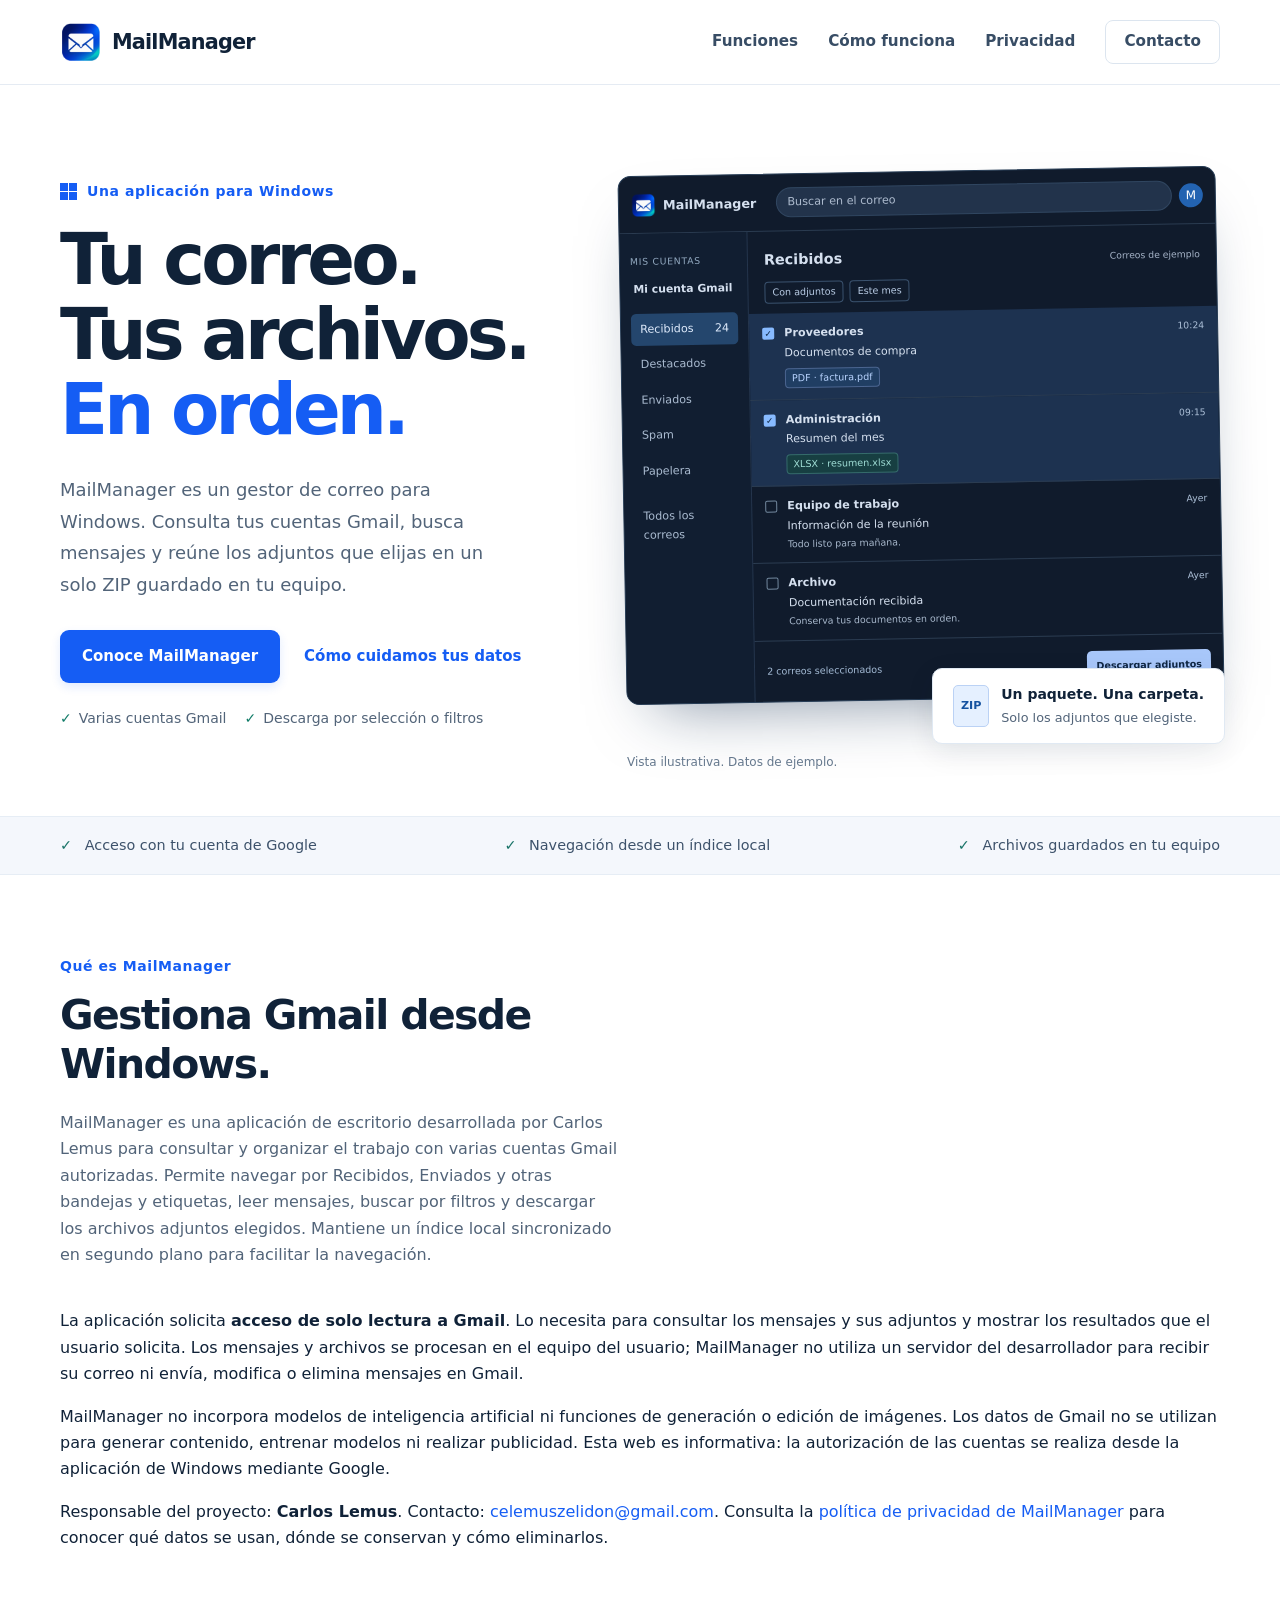
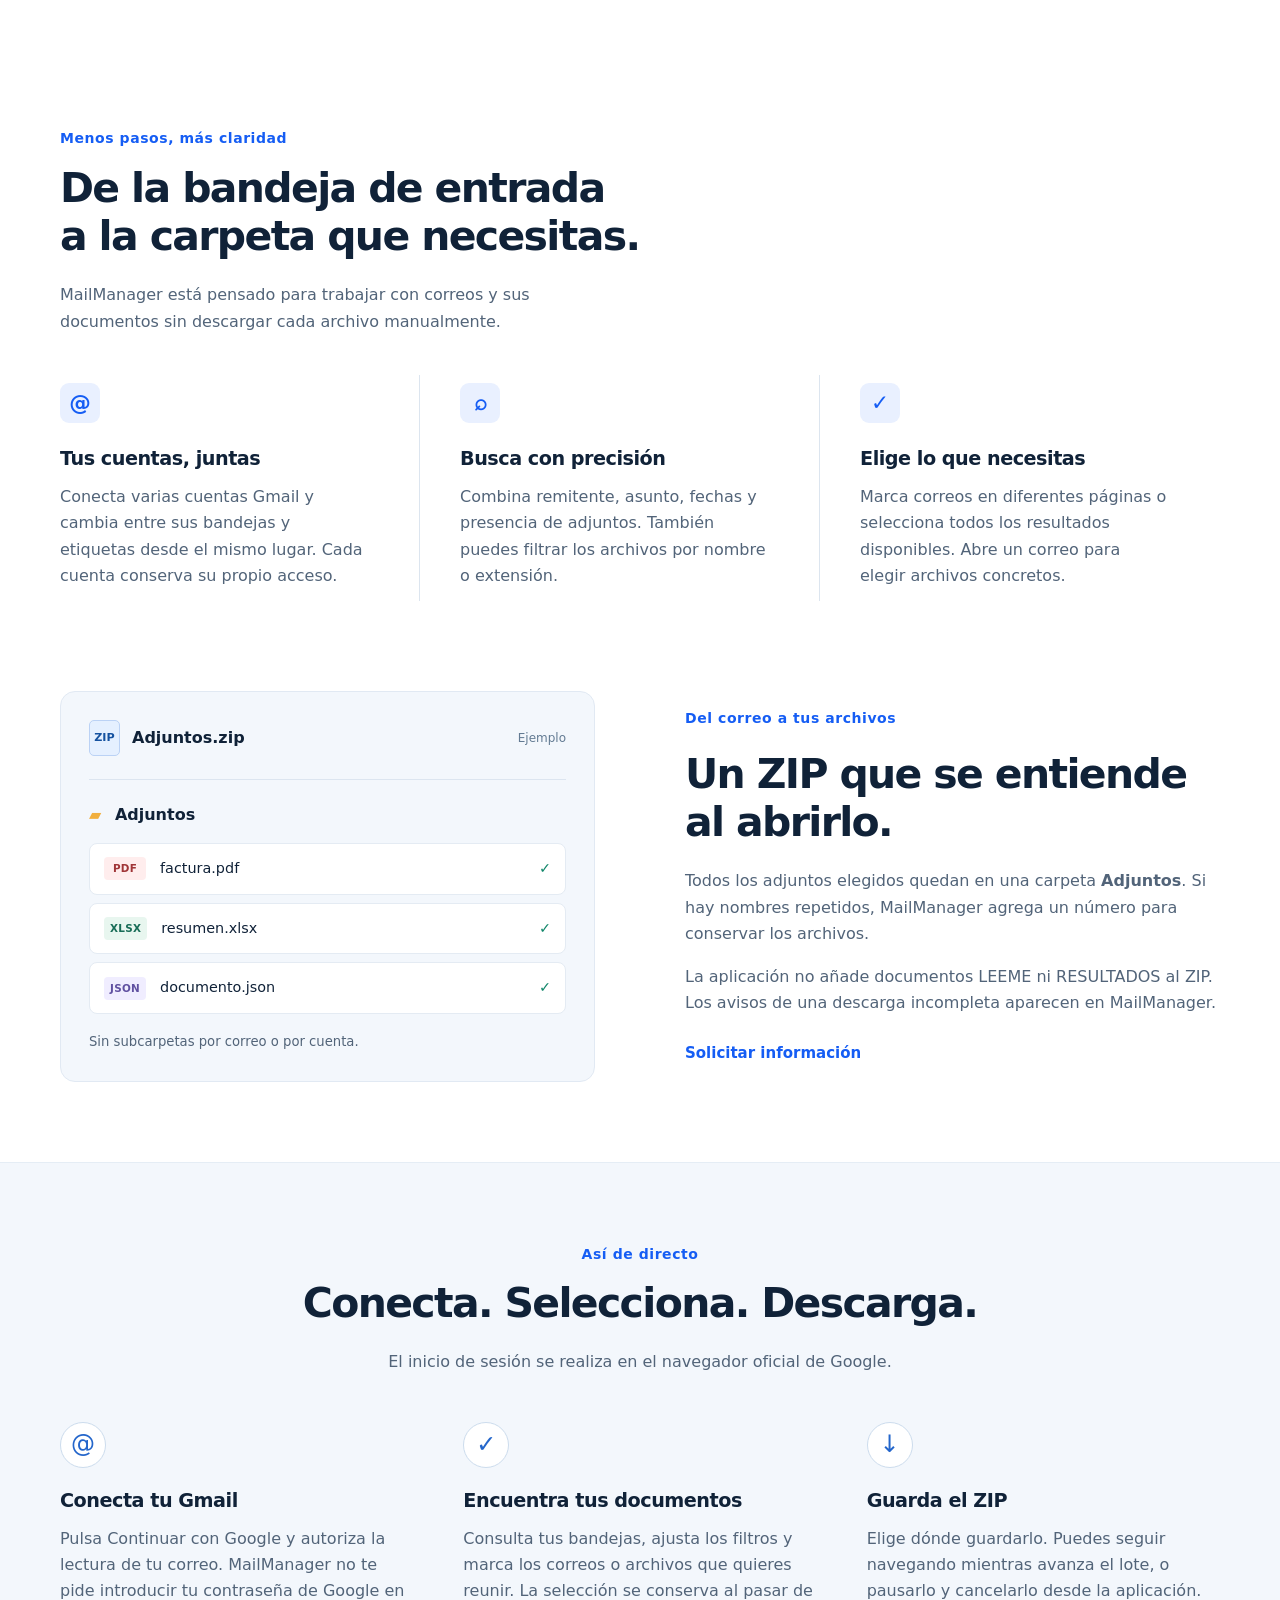
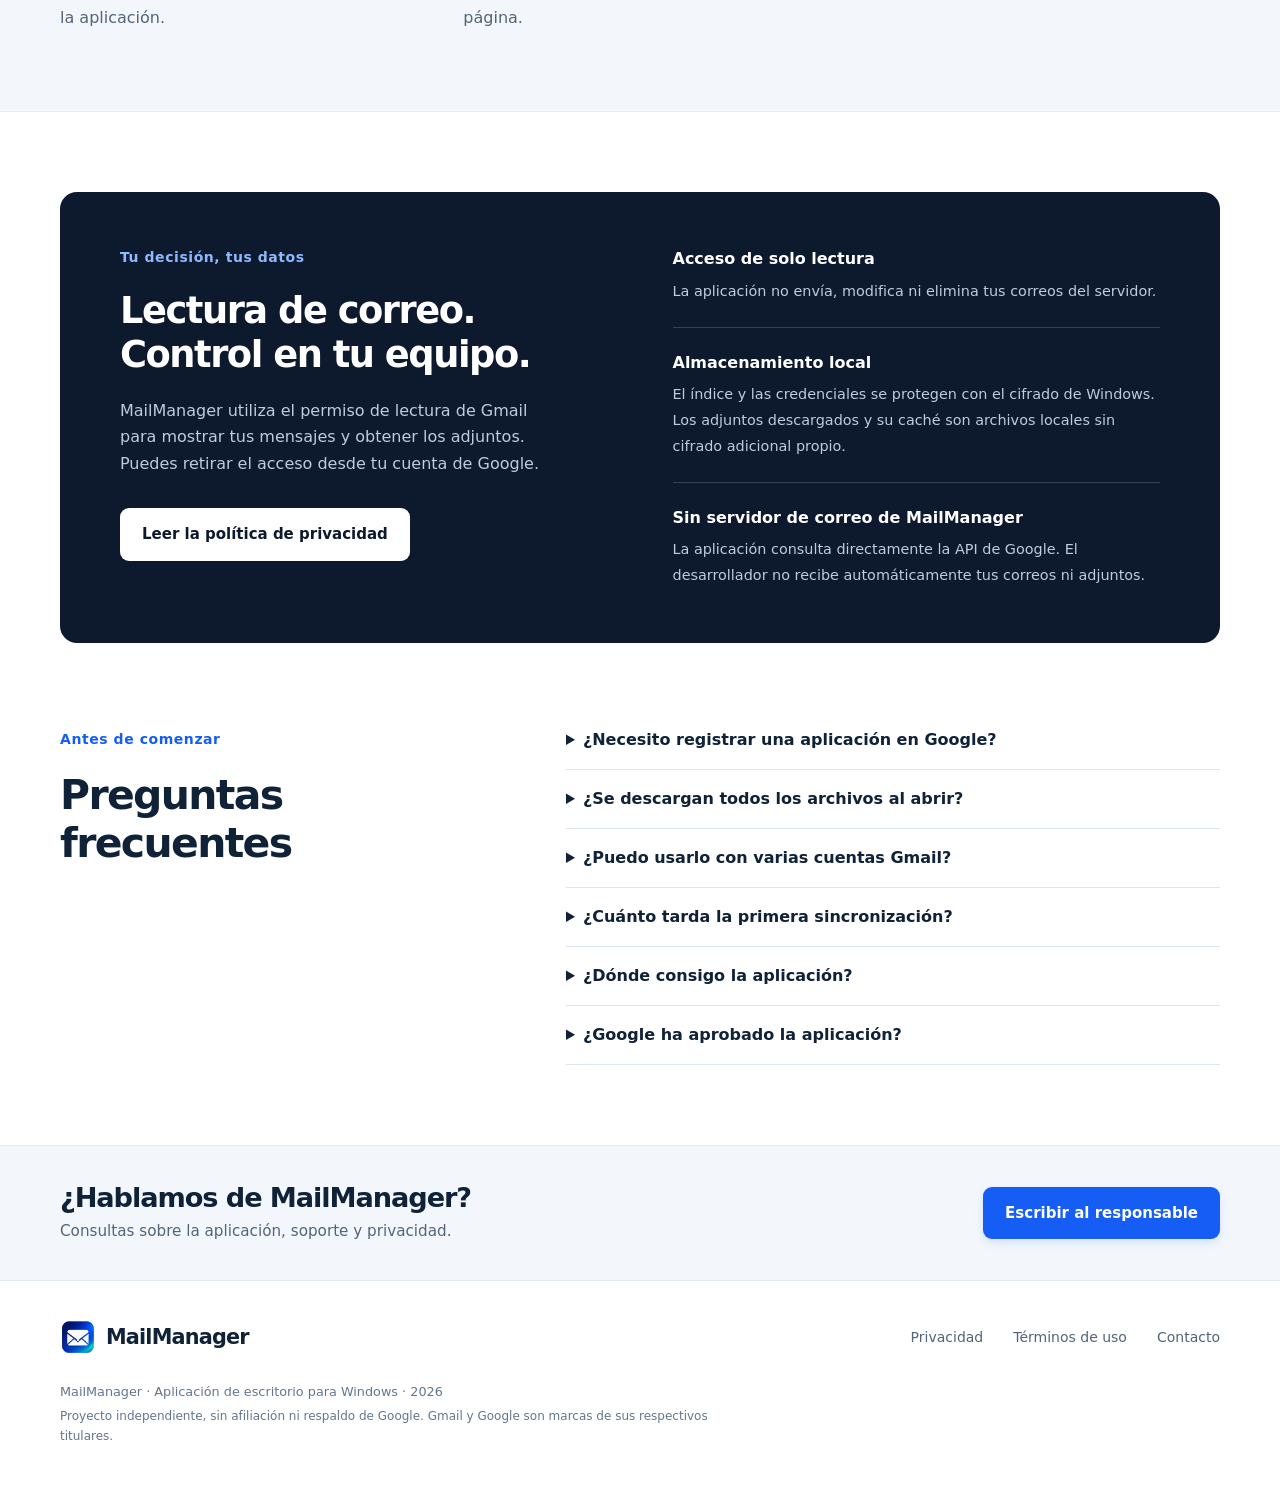
==== commit 074cb12e: "Add files via upload" ====
--- a/index.html
+++ b/index.html
@@ -1,8 +1,9 @@
 <!doctype html>
 <html lang="es">
 <head>
+  <meta name="google-site-verification" content="wQ1PjuSrJSRnoN6FSQXegsJFUUKY39a5NLJYnR6dAao" />
   <meta charset="utf-8"><meta name="viewport" content="width=device-width,initial-scale=1">
-  <title>MailManager | Tu correo. Tus archivos. En orden.</title>
+  <title>MailManager | Gestor de correo Gmail para Windows</title>
   <meta name="description" content="MailManager para Windows reúne tus cuentas Gmail y te ayuda a buscar correos, seleccionar adjuntos y descargarlos en un único ZIP local.">
   <meta name="theme-color" content="#0d192d">
   <link rel="icon" type="image/png" href="MailManager-logo-Google-120.png">
@@ -19,7 +20,7 @@
     <section class="hero container">
       <div class="hero-copy"><p class="eyebrow"><span class="mini-window" aria-hidden="true"></span> Una aplicación para Windows</p>
         <h1>Tu correo.<br>Tus archivos.<br><span>En orden.</span></h1>
-        <p class="hero-lead">Encuentra los correos que necesitas y reúne sus adjuntos en un solo ZIP. Desde tus cuentas Gmail, directamente a tu equipo.</p>
+        <p class="hero-lead">MailManager es un gestor de correo para Windows. Consulta tus cuentas Gmail, busca mensajes y reúne los adjuntos que elijas en un solo ZIP guardado en tu equipo.</p>
         <div class="actions"><a class="button primary" href="#como-funciona">Conoce MailManager</a><a class="text-link" href="privacidad.html">Cómo cuidamos tus datos</a></div>
         <div class="hero-notes"><span>Varias cuentas Gmail</span><span>Descarga por selección o filtros</span></div>
       </div>
@@ -36,6 +37,12 @@
       </div><div class="zip-badge"><span class="zip-symbol" aria-hidden="true">ZIP</span><div><b>Un paquete. Una carpeta.</b><span>Solo los adjuntos que elegiste.</span></div></div><p class="preview-caption">Vista ilustrativa. Datos de ejemplo.</p></div>
     </section>
     <div class="principles"><div class="container"><p><span aria-hidden="true">✓</span> Acceso con tu cuenta de Google</p><p><span aria-hidden="true">✓</span> Navegación desde un índice local</p><p><span aria-hidden="true">✓</span> Archivos guardados en tu equipo</p></div></div>
+    <section class="section container" id="aplicacion-y-datos" aria-labelledby="objetivo-mailmanager">
+      <div class="section-intro"><p class="eyebrow">Qué es MailManager</p><h2 id="objetivo-mailmanager">Gestiona Gmail desde Windows.</h2><p>MailManager es una aplicación de escritorio desarrollada por Carlos Lemus para consultar y organizar el trabajo con varias cuentas Gmail autorizadas. Permite navegar por Recibidos, Enviados y otras bandejas y etiquetas, leer mensajes, buscar por filtros y descargar los archivos adjuntos elegidos. Mantiene un índice local sincronizado en segundo plano para facilitar la navegación.</p></div>
+      <p>La aplicación solicita <strong>acceso de solo lectura a Gmail</strong>. Lo necesita para consultar los mensajes y sus adjuntos y mostrar los resultados que el usuario solicita. Los mensajes y archivos se procesan en el equipo del usuario; MailManager no utiliza un servidor del desarrollador para recibir su correo ni envía, modifica o elimina mensajes en Gmail.</p>
+      <p>MailManager no incorpora modelos de inteligencia artificial ni funciones de generación o edición de imágenes. Los datos de Gmail no se utilizan para generar contenido, entrenar modelos ni realizar publicidad. Esta web es informativa: la autorización de las cuentas se realiza desde la aplicación de Windows mediante Google.</p>
+      <p>Responsable del proyecto: <strong>Carlos Lemus</strong>. Contacto: <a href="mailto:celemuszelidon@gmail.com">celemuszelidon@gmail.com</a>. Consulta la <a href="privacidad.html">política de privacidad de MailManager</a> para conocer qué datos se usan, dónde se conservan y cómo eliminarlos.</p>
+    </section>
     <section class="section container" id="funciones">
       <div class="section-intro"><p class="eyebrow">Menos pasos, más claridad</p><h2>De la bandeja de entrada<br>a la carpeta que necesitas.</h2><p>MailManager está pensado para trabajar con correos y sus documentos sin descargar cada archivo manualmente.</p></div>
       <div class="feature-grid"><article class="feature"><span class="feature-icon" aria-hidden="true">@</span><h3>Tus cuentas, juntas</h3><p>Conecta varias cuentas Gmail y cambia entre sus bandejas y etiquetas desde el mismo lugar. Cada cuenta conserva su propio acceso.</p></article><article class="feature"><span class="feature-icon" aria-hidden="true">⌕</span><h3>Busca con precisión</h3><p>Combina remitente, asunto, fechas y presencia de adjuntos. También puedes filtrar los archivos por nombre o extensión.</p></article><article class="feature"><span class="feature-icon" aria-hidden="true">✓</span><h3>Elige lo que necesitas</h3><p>Marca correos en diferentes páginas o selecciona todos los resultados disponibles. Abre un correo para elegir archivos concretos.</p></article></div>
